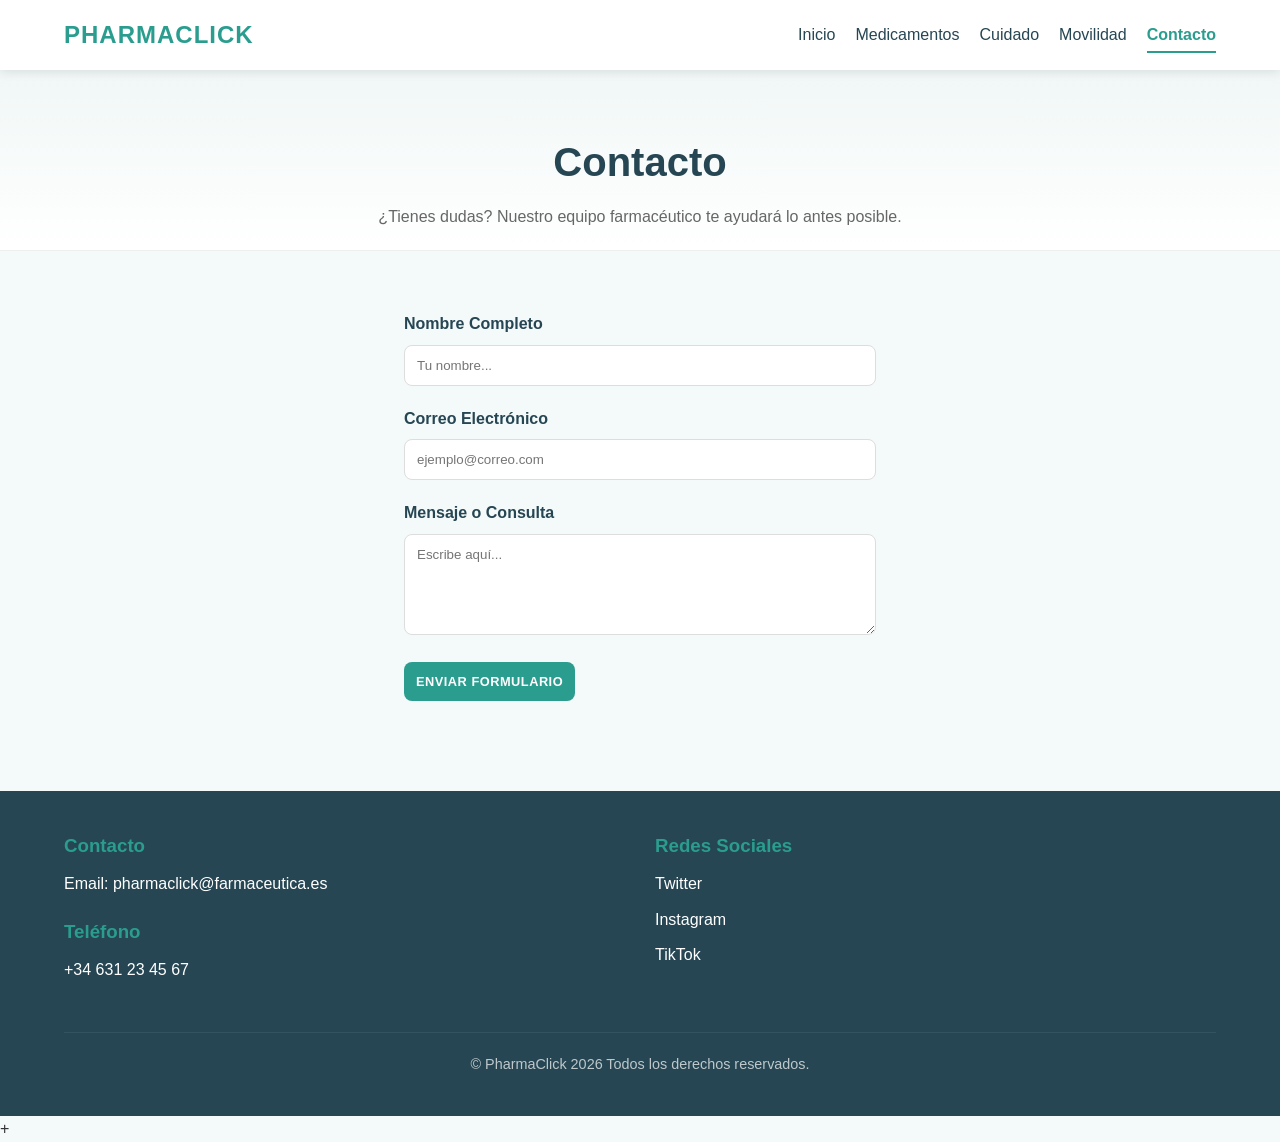
==== contacto.html @ 44ee5b8c "Primer commit" ====
<!DOCTYPE html>
<html lang="es">
  <head>
    <meta charset="UTF-8">
    <meta name="viewport" content="width=device-width, initial-scale=1.0">  <!--para que sea responsive-->

    <title>Contacto | Tu Salud Sin Esperas</title>

    <meta name="description" content="PharmaClick: tu farmacia online de confianza evita colas largas en tu farmacia"> <!--SEO-->
    <meta name="keywords" content="farmacia, salud">
    <meta name="author" content="Afia Zafar">

    <base href="./"> <!--es la base de las URL, que es la carpeta donde esta todo-->
    <link rel="icon" type="image/png" href="images/PharmaClick-logo.png">
    <link rel="stylesheet" href="CSS/reset.css">
    <link rel="stylesheet" href="CSS/styles.css">
  </head>

<body>
    <header role="banner">
        <div class="logo">
            <a href="index.html">PharmaClick</a>
        </div>
        
        <nav role="navigation" aria-label="Menú principal">
            <ul>
                <li><a href="index.html">Inicio</a></li>
                <li><a href="medicamentos.html">Medicamentos</a></li>
                <li><a href="cuidado.html">Cuidado</a></li>
                <li><a href="movilidad.html">Movilidad</a></li>
                <li><a href="contacto.html" class="active">Contacto</a></li>
            </ul>
        </nav>
    </header>

    <main role="main" id="main-content">
        <section class="page-header">
            <h1>Contacto</h1>
            <p>¿Tienes dudas? Nuestro equipo farmacéutico te ayudará lo antes posible.</p>
        </section>

        <section class="contacto-container">
            <form class="contacto-from" action="#">
                <div class="form-group">
                    <label for="nombre">Nombre Completo</label>
                    <input type="text" id="nombre" name="nombre" placeholder="Tu nombre..." required>
                </div>

                <div class="form-group">
                    <label for="email">Correo Electrónico</label>
                    <input type="email" id="email name="nombre" placeholder="ejemplo@correo.com" required>
                </div>

                <div class="form-group">
                    <label for="mensaje">Mensaje o Consulta</label>
                    <textarea type="text" id="mensaje" name="nombre" rows="5" placeholder="Escribe aquí..." required></textarea>
                </div>

                <button type="submit" class="btn-add">ENVIAR FORMULARIO</button>
            </form>
        </section>
    </main>

    <footer role="contentinfo">
        <div class="footer-grid">
            <section>
                <h3>Contacto</h3>
                <p>Email: pharmaclick@farmaceutica.es</p>

                <h3>Teléfono</h3>
                <p>+34 631 23 45 67</p>
            </section>
            <section>
                <h3>Redes Sociales</h3>
                <a href="https://twitter.com/..." aria-label="Twitter">Twitter</a>
                <a href="https://www.instagram.com/?hl=es" aria-label="Instagram">Instagram</a>
                <a href="https://www.tiktok.com/es-419/" aria-label="TikTok">TikTok</a>                
            </section>
        </div>
        <p class="copyright">&copy; PharmaClick 2026 Todos los derechos reservados.</p>
    </footer>

</body>
</html>







+
---- CSS/styles.css ----
:root {
    --primary: #2a9d8f;      /* Verde */
    --secondary: #264653;    /* Azul oscuro */
    --golden: #e9c46a;       /* Dorado suave */
    --light: #f4f9f9;        /* Fondo claro */
    --dark: #333;
    --white: #ffffff;
}

* {
    margin: 0;
    padding: 0;
    box-sizing: border-box;
}

body {
    font-family: 'Segoe UI', Tahoma, Geneva, Verdana, sans-serif;
    line-height: 1.6;
    color: var(--dark);
    background-color: var(--light);
}

/*HEADER Y NAVEGACION*/
header {
    background-color: var(--white);
    display: flex;
    justify-content: space-between;
    align-items: center;
    padding: 1rem 5%;
    box-shadow: 0 2px 10px rgba(0,0,0,0.1);
    position: sticky;   /*para que el nav siempre esté arriba*/
    top: 0;
    z-index: 1000;
}

/*nombre del logo*/
.logo a {
    font-size: 1.5rem;
    font-weight: bold;
    color: var(--primary);
    text-decoration: none;
    text-transform: uppercase;
    letter-spacing: 1px;
}

/*menu*/
nav ul {
    display: flex;
    list-style: none;
}

nav ul li {
    margin-left: 20px;
}

nav ul li a {
    text-decoration: none;
    color: var(--secondary);
    font-weight: 500;
    padding: 8px 0; /*epacio arriba y abajo del texto*/
    transition: color 0.3s;
    border-bottom: 2px solid transparent; /*línea por defecto */
}

nav ul li a:hover {
    color: var(--primary);
    border-bottom: 2px solid var(--primary); /*linea*/
}

nav ul li a.active {
    color: var(--primary);
    border-bottom: 2px solid var(--primary); /* Aquí aparece la línea */
    font-weight: bold;
}

/*PARTE PRINCIPAL*/
.hero {
    background: linear-gradient(135deg, var(--secondary) 0%, var(--primary) 100%);
    color: var(--white);
    padding: 100px 5%;
    text-align: center;
}

.hero h1 {
    font-size: 3rem;
    margin-bottom: 20px;
}

.hero p {
    font-size: 1.2rem;
    margin-bottom: 30px;
    opacity: 0.9;
}

.btn-cta {
    display: inline-block;
    background-color: rgba(255, 255, 255, 0.9);
    color: var(--secondary);
    padding: 12px 30px;
    text-decoration: none;
    border-radius: 50px;
    font-weight: bold;
    font-size: 1rem;
    text-transform: uppercase; 
    letter-spacing: 1px;
    border: 2px solid var(--white);
    transition: all 0.4s ease;
    box-shadow: 0 4px 15px rgba(0, 0, 0, 0.1);
}

.btn-cta:hover {
    background-color: transparent; 
    color: var(--white); 
    transform: scale(1.05);   
    box-shadow: 0 6px 20px rgba(255, 255, 255, 0.2);
}

/*INFO EXTRA*/
#mision , #funcion{
    padding: 60px 5%;
    max-width: 800px;
    margin: 0 auto;
    text-align: center;
}

#mision h2, #funcion h2 {
    color: var(--secondary);
    margin-bottom: 15px;
    font-size: 2rem;
}

/*LINEA BAJO TITULOS*/
#mision h2::after, #funcion h2::after {
    content: '';
    display: block;
    width: 50px;
    height: 3px;
    background-color: var(--primary);
    margin: 10px auto 0;
}

#mision p, #funcion ol p {
    font-size: 1rem;
    color: var(--dark);
    opacity: 0.8;
    margin-top: 15px;
}

#funcion ol {
    list-style: none; 
    padding: 0;
}

#funcion li {
    font-size: 1.3rem;
    color: var(--primary);
    margin-top: 30px;
    display: block;
}

/*SECCION DE CONFIANZA*/
#confianza {
    padding: 80px 5%;
    background-color: #f0f7f6;
    text-align: center;
}

.confianza-grid {
    display: grid;
    grid-template-columns: repeat(auto-fit, minmax(280px, 1fr));
    gap: 25px;
    margin-top: 40px;
    max-width: 1100px;
    margin-left: auto;
    margin-right: auto;
}

.confianza-card {
    background: var(--white);
    padding: 40px 25px;
    border-radius: 15px;
    box-shadow: 0 10px 30px rgba(0, 0, 0, 0.05);
    border-bottom: 5px solid var(--primary);
}

.confianza-card h3 {
    color: var(--secondary);
    margin-bottom: 15px;
}

/*SECCION FAQ*/
#faq {
    padding: 80px;
    max-width: 800px;
    margin: 0 auto;
}

.faq-container {
    margin-top: 40px;
    text-align: left;
}

.faq-item {
    margin-bottom: 30px;
    padding-bottom: 20px;
    border-bottom: 1px solid #eee;
}

.faq-item p {
    color: #555;
    line-height: 1.6;
}

/*TITULOS DE CONFIANZA Y FAQ*/
#confianza h2, #faq h2 {
    color: var(--secondary);
    font-size: 2rem;
    text-align: center;
}

/*FOOTER*/
footer {
    background-color: var(--secondary);
    color: var(--white);
    padding: 40px 5% 20px;
    margin-top: 50px;
}

.footer-grid {
    display: grid;
    grid-template-columns: repeat(auto-fit, minmax(200px, 1fr));
    gap: 30px;
    margin-bottom: 30px;
}

footer h3 {
    margin-bottom: 10px;
    color: var(--primary);
}

footer p {
    margin-bottom: 20px;
}

footer a {
    display: block;
    color: var(--white);
    text-decoration: none;
    margin-bottom: 10px;
}

.copyright {
    text-align: center;
    border-top: 1px solid rgba(255,255,255,0.1);
    padding-top: 20px;
    font-size: 0.9rem;
    opacity: 0.7;
}

/*PARA EL RESPONSIVE*/
@media (max-width: 768px) {
    header {
        flex-direction: column;
    }
    
    nav ul {
        margin-top: 15px;
    }
    
    nav ul li {
        margin: 0 10px;
    }
    
    .hero h1 {
        font-size: 2rem;
    }
}


/*-------------------------------------------------------------*/

/*MEDICAMENTOS, CUIDADO Y MOVILIDAD*/
.page-header {
    background: linear-gradient(to bottom, #f0f7f6 0%, var(--white) 100%);
    padding: 60px 5% 20px;
    text-align: center;
    border-bottom: 1px solid #eee;
    margin-bottom: 20px;
}

.page-header h1 {
    color: var(--secondary);
    font-size: 2.5rem;
    margin-bottom: 10px;
    font-weight: bold;
}

.page-header p {
    color: #666;
    max-width: 600px;
    margin: 0 auto;
}

.search-container {
    margin-top: 30px;
    display: flex;
    justify-content: center;
    max-width: 500px;
    margin-left: auto;
    margin-right: auto;
    box-shadow: 0 4px 15px rgba(0,0,0,0.05);
    border-radius: 50px;
    overflow: hidden; /* Para que las esquinas del input sigan la forma del contenedor */
}

.search-container input {
    flex: 1;
    padding: 15px 20px;
    border: 1px solid #ddd;
    border-right: none;
    outline: none;
    font-size: 1rem;
}

.btn-search {
    background-color: var(--primary);
    color: white;
    border: none;
    padding: 0 25px;
    cursor: pointer;
    font-weight: bold;
    transition: background 0.3s;
}

.btn-search:hover {
    background-color: var(--secondary);
}

.product-grid {
    display: grid;
    grid-template-columns: repeat(3, 1fr);  /*crea 3 columnas*/
    gap: 20px;
    padding: 40px;
    max-width: 1200px;
    margin: 0 auto;
}

.product-card {
    background-color: white;
    border-radius: 12px;
    padding: 20px;
    text-align: center;
    border: 1px solid #eee;

    display: flex;
    flex-direction: column;
    align-items: center;
    height: 100%;

}

.product-card:hover {
    transform: translateY(-5px);
    box-shadow: 0 8px 20px rgba(0, 0, 0, 0.1);
}

/*IMAGENES*/
.product-image img {
    max-width: 100%;
    height: 150px;
    object-fit: contain;
    margin-bottom: 15px;
}

.product-descr {
    font-size: 0.9rem;
    color: #666;
    margin-bottom: 15px;
    line-height: 1.4;

    flex-grow: 1;
}

.product-price {
    font-size: 1.25rem;
    color: var(--primary);
    margin-bottom: 20px;
}

.btn-add {
    background-color: var(--primary);
    color: white;
    border: none;
    padding: 12px;
    border-radius: 8px;
    font-weight: bold;
    cursor: pointer;
    transition: background 0.3s ease;

    letter-spacing: 0.5px;
    text-transform: uppercase;
    font-size: 0.8rem;
}

.btn-add:active {
    transform: scale(0.95);
}

.btn-add:hover {
    background-color: var(--secondary);
}

/* --- RESPONSIVE (Móvil y Tablet) --- */

/* En tablets: de 3 columnas pasamos a 2 */
@media (max-width: 950px) {
    .product-grid {
        grid-template-columns: repeat(2, 1fr);
    }
}

/* En móviles: 1 sola columna para que se vea grande */
@media (max-width: 600px) {
    .product-grid {
        grid-template-columns: 1fr;
        padding: 30px 20px;
    }
    
    .product-card:hover {
        /* En móvil mejor que no suba tanto para no tapar otros elementos */
        transform: translateY(-5px);
    }
}


/*-------------------------------------------------------------*/

/*CONTACTO*/
.contacto-container {
    padding: 40px 5%;
    max-width: 600px;
    margin: 0 auto;
}

.form-group {
    margin-bottom: 20px;
    text-align: left;
}

.form-group label {
    display: block;
    margin-bottom: 8px;
    font-weight: bold;
    color: var(--secondary);
}

.form-group input, .form-group textarea {
    width: 100%;
    padding: 12px;
    border: 1px solid #ddd;
    border-radius: 8px;
    font-family: inherit;
}
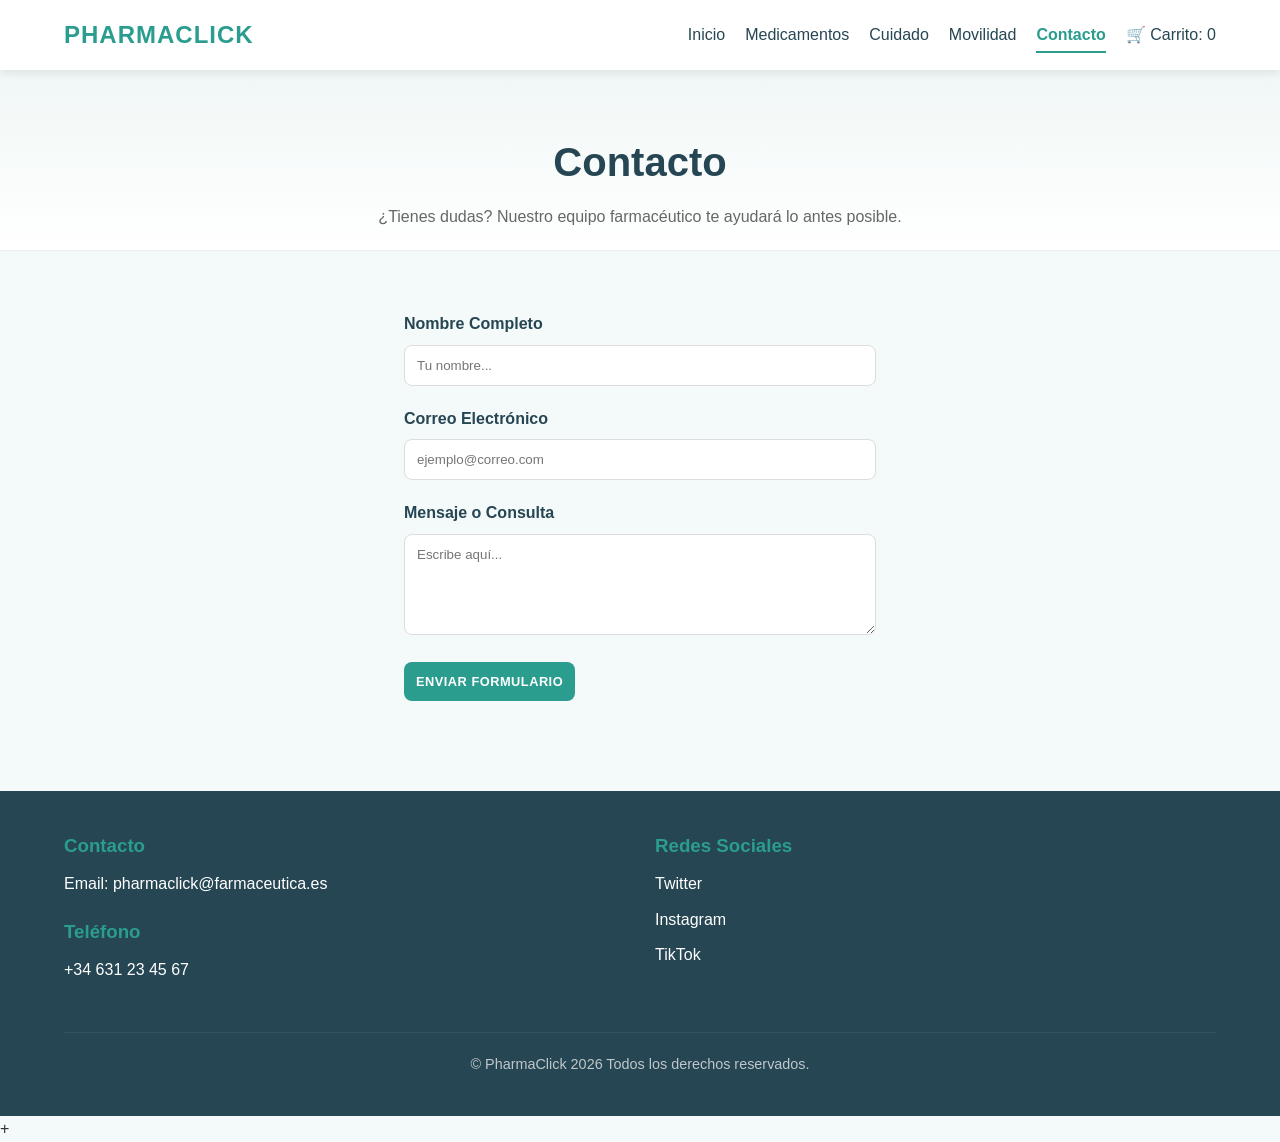
==== commit 872d9c3a: "Casi completo" ====
--- a/contacto.html
+++ b/contacto.html
@@ -29,6 +29,7 @@
                 <li><a href="cuidado.html">Cuidado</a></li>
                 <li><a href="movilidad.html">Movilidad</a></li>
                 <li><a href="contacto.html" class="active">Contacto</a></li>
+                <li><a href="ticket.html">🛒 Carrito: <span id="cart-count">0</span></a></li>
             </ul>
         </nav>
     </header>
@@ -48,7 +49,7 @@
 
                 <div class="form-group">
                     <label for="email">Correo Electrónico</label>
-                    <input type="email" id="email name="nombre" placeholder="ejemplo@correo.com" required>
+                    <input type="email" id="email name="email" placeholder="ejemplo@correo.com" required>
                 </div>
 
                 <div class="form-group">
@@ -80,6 +81,8 @@
         <p class="copyright">&copy; PharmaClick 2026 Todos los derechos reservados.</p>
     </footer>
 
+    <script src="JS/script.js"></script>
+    
 </body>
 </html>
 
--- a/CSS/styles.css
+++ b/CSS/styles.css
@@ -1,3 +1,10 @@
+/*EFECTOS ANIMACION PARA Q DESLICE*/
+
+html {
+    scroll-behavior: smooth;
+}
+
+
 :root {
     --primary: #2a9d8f;      /* Verde */
     --secondary: #264653;    /* Azul oscuro */
@@ -395,7 +402,7 @@
     border-radius: 8px;
     font-weight: bold;
     cursor: pointer;
-    transition: background 0.3s ease;
+    transition: all 0.3s ease;
 
     letter-spacing: 0.5px;
     text-transform: uppercase;
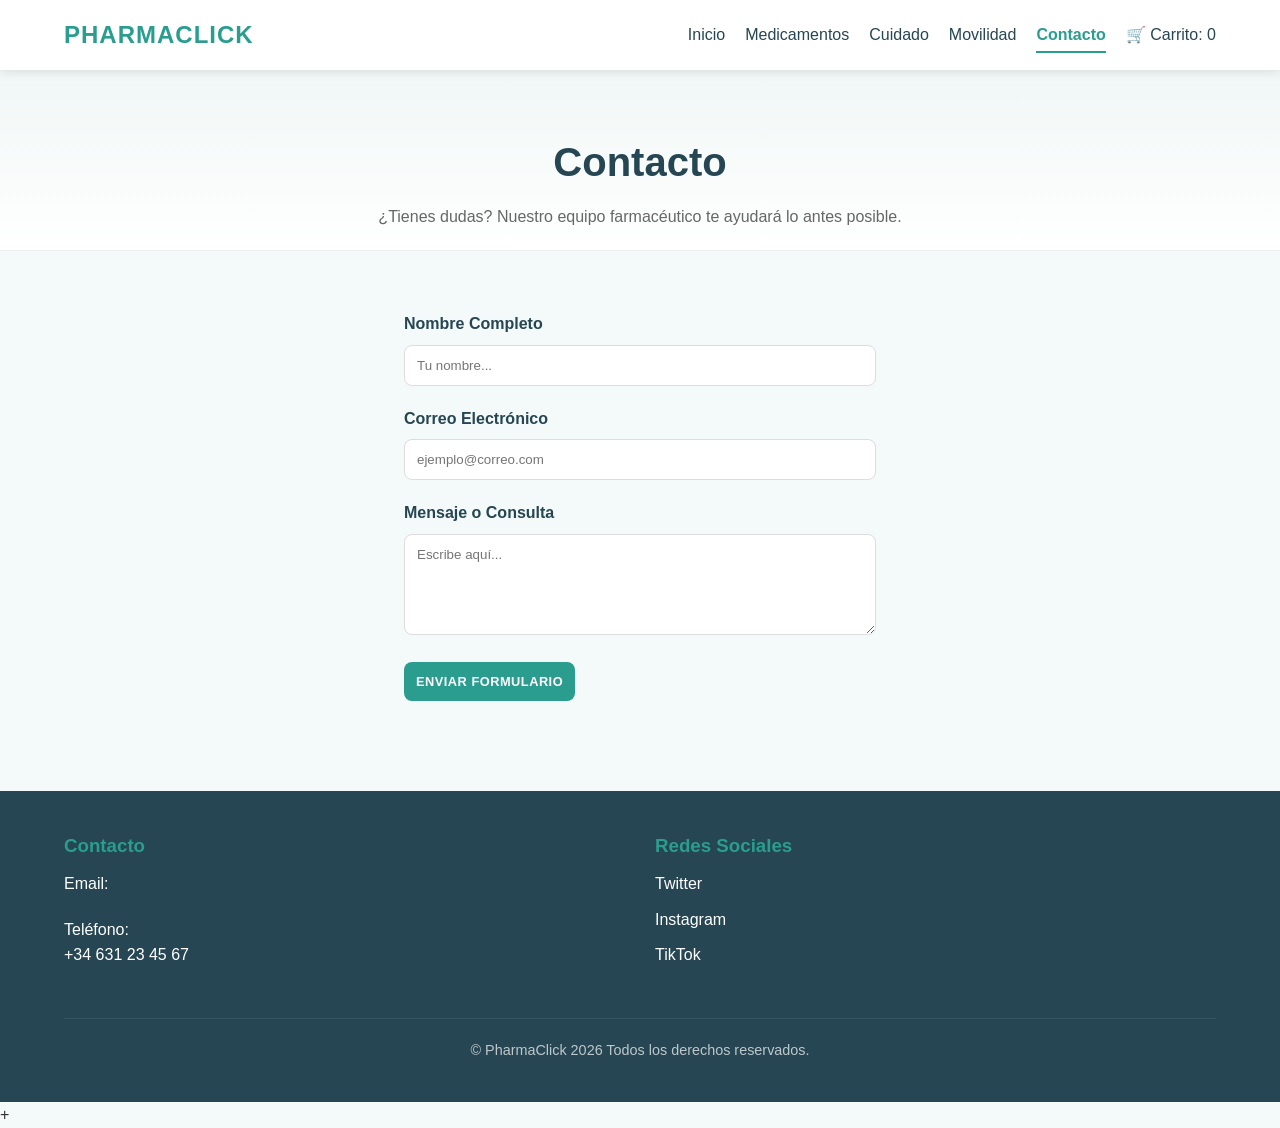
==== commit 722b5259: "Casi finalizado, falta revisar todo los codigos" ====
--- a/contacto.html
+++ b/contacto.html
@@ -35,13 +35,13 @@
     </header>
 
     <main role="main" id="main-content">
-        <section class="page-header">
-            <h1>Contacto</h1>
+        <section class="page-header" aria-labelledby="titulo-contacto">
+            <h1 id="titulo-contacto">Contacto</h1>
             <p>¿Tienes dudas? Nuestro equipo farmacéutico te ayudará lo antes posible.</p>
         </section>
 
         <section class="contacto-container">
-            <form class="contacto-from" action="#">
+            <form class="contacto-from" action="#" method="POST">
                 <div class="form-group">
                     <label for="nombre">Nombre Completo</label>
                     <input type="text" id="nombre" name="nombre" placeholder="Tu nombre..." required>
@@ -49,12 +49,12 @@
 
                 <div class="form-group">
                     <label for="email">Correo Electrónico</label>
-                    <input type="email" id="email name="email" placeholder="ejemplo@correo.com" required>
+                    <input type="email" id="email" name="email" placeholder="ejemplo@correo.com" required>
                 </div>
 
                 <div class="form-group">
                     <label for="mensaje">Mensaje o Consulta</label>
-                    <textarea type="text" id="mensaje" name="nombre" rows="5" placeholder="Escribe aquí..." required></textarea>
+                    <textarea id="mensaje" name="mensaje" rows="5" placeholder="Escribe aquí..." required></textarea>
                 </div>
 
                 <button type="submit" class="btn-add">ENVIAR FORMULARIO</button>
@@ -66,20 +66,20 @@
         <div class="footer-grid">
             <section>
                 <h3>Contacto</h3>
-                <p>Email: pharmaclick@farmaceutica.es</p>
+                <p>Email: <a href="mailto:pharmaclick@farmaceutica.es>pharmaclick@farmaceutica.es"></a></p>
 
-                <h3>Teléfono</h3>
-                <p>+34 631 23 45 67</p>
+                <p>Teléfono: <a href="tel:+34631234567">+34 631 23 45 67</a></p>
             </section>
             <section>
                 <h3>Redes Sociales</h3>
-                <a href="https://twitter.com/..." aria-label="Twitter">Twitter</a>
-                <a href="https://www.instagram.com/?hl=es" aria-label="Instagram">Instagram</a>
-                <a href="https://www.tiktok.com/es-419/" aria-label="TikTok">TikTok</a>                
+                <a href="https://twitter.com/..." target="_blank" rel="noopener noreferrer" aria-label="Twitter">Twitter</a>
+                <a href="https://www.instagram.com/?hl=es" target="_blank" rel="noopener noreferrer" aria-label="Instagram">Instagram</a>
+                <a href="https://www.tiktok.com/es-419/" target="_blank" rel="noopener noreferrer" aria-label="TikTok">TikTok</a>                
             </section>
         </div>
         <p class="copyright">&copy; PharmaClick 2026 Todos los derechos reservados.</p>
     </footer>
+
 
     <script src="JS/script.js"></script>
     
--- a/CSS/styles.css
+++ b/CSS/styles.css
@@ -1,10 +1,4 @@
-/*EFECTOS ANIMACION PARA Q DESLICE*/
-
-html {
-    scroll-behavior: smooth;
-}
-
-
+/* == VARIABLES Y RESET == */
 :root {
     --primary: #2a9d8f;      /* Verde */
     --secondary: #264653;    /* Azul oscuro */
@@ -12,12 +6,18 @@
     --light: #f4f9f9;        /* Fondo claro */
     --dark: #333;
     --white: #ffffff;
+    --red: #e63946;
 }
 
 * {
     margin: 0;
     padding: 0;
     box-sizing: border-box;
+}
+
+/*EFECTOS ANIMACION PARA Q DESLICE*/
+html {
+    scroll-behavior: smooth;
 }
 
 body {
@@ -27,60 +27,7 @@
     background-color: var(--light);
 }
 
-/*HEADER Y NAVEGACION*/
-header {
-    background-color: var(--white);
-    display: flex;
-    justify-content: space-between;
-    align-items: center;
-    padding: 1rem 5%;
-    box-shadow: 0 2px 10px rgba(0,0,0,0.1);
-    position: sticky;   /*para que el nav siempre esté arriba*/
-    top: 0;
-    z-index: 1000;
-}
-
-/*nombre del logo*/
-.logo a {
-    font-size: 1.5rem;
-    font-weight: bold;
-    color: var(--primary);
-    text-decoration: none;
-    text-transform: uppercase;
-    letter-spacing: 1px;
-}
-
-/*menu*/
-nav ul {
-    display: flex;
-    list-style: none;
-}
-
-nav ul li {
-    margin-left: 20px;
-}
-
-nav ul li a {
-    text-decoration: none;
-    color: var(--secondary);
-    font-weight: 500;
-    padding: 8px 0; /*epacio arriba y abajo del texto*/
-    transition: color 0.3s;
-    border-bottom: 2px solid transparent; /*línea por defecto */
-}
-
-nav ul li a:hover {
-    color: var(--primary);
-    border-bottom: 2px solid var(--primary); /*linea*/
-}
-
-nav ul li a.active {
-    color: var(--primary);
-    border-bottom: 2px solid var(--primary); /* Aquí aparece la línea */
-    font-weight: bold;
-}
-
-/*PARTE PRINCIPAL*/
+/* == (INDEX) PARTE PRINCIPAL == */
 .hero {
     background: linear-gradient(135deg, var(--secondary) 0%, var(--primary) 100%);
     color: var(--white);
@@ -225,74 +172,139 @@
     text-align: center;
 }
 
-/*FOOTER*/
-footer {
-    background-color: var(--secondary);
-    color: var(--white);
-    padding: 40px 5% 20px;
-    margin-top: 50px;
-}
-
-.footer-grid {
-    display: grid;
-    grid-template-columns: repeat(auto-fit, minmax(200px, 1fr));
-    gap: 30px;
-    margin-bottom: 30px;
-}
-
-footer h3 {
-    margin-bottom: 10px;
-    color: var(--primary);
-}
-
-footer p {
-    margin-bottom: 20px;
-}
-
-footer a {
-    display: block;
-    color: var(--white);
+/* == HEADER Y NAVEGACION == */
+header {
+    background-color: var(--white);
+    display: flex;
+    justify-content: space-between;
+    align-items: center;
+    padding: 1rem 5%;
+    box-shadow: 0 2px 10px rgba(0,0,0,0.1);
+    position: sticky;   /*para que el nav siempre esté arriba*/
+    top: 0;
+    z-index: 1000;
+}
+
+/*NOMBRE DEL LOGO*/
+.logo a {
+    font-size: 1.5rem;
+    font-weight: bold;
+    color: var(--primary);
     text-decoration: none;
-    margin-bottom: 10px;
-}
-
-.copyright {
-    text-align: center;
-    border-top: 1px solid rgba(255,255,255,0.1);
-    padding-top: 20px;
-    font-size: 0.9rem;
-    opacity: 0.7;
-}
-
-/*PARA EL RESPONSIVE*/
-@media (max-width: 768px) {
-    header {
-        flex-direction: column;
-    }
-    
-    nav ul {
-        margin-top: 15px;
-    }
-    
-    nav ul li {
-        margin: 0 10px;
-    }
-    
-    .hero h1 {
-        font-size: 2rem;
-    }
-}
-
-
-/*-------------------------------------------------------------*/
-
-/*MEDICAMENTOS, CUIDADO Y MOVILIDAD*/
+    text-transform: uppercase;
+    letter-spacing: 1px;
+}
+
+/*MENU*/
+nav ul {
+    display: flex;
+    list-style: none;
+}
+
+nav ul li {
+    margin-left: 20px;
+}
+
+nav ul li a {
+    text-decoration: none;
+    color: var(--secondary);
+    font-weight: 500;
+    padding: 8px 0; /*epacio arriba y abajo del texto*/
+    transition: color 0.3s;
+    border-bottom: 2px solid transparent; /*línea por defecto */
+}
+
+nav ul li a:hover {
+    color: var(--primary);
+    border-bottom: 2px solid var(--primary); /*linea*/
+}
+
+nav ul li a.active {
+    color: var(--primary);
+    border-bottom: 2px solid var(--primary); /*linea*/
+    font-weight: bold;
+}
+
+/* == CATALOGO DE TODOS PRODUCTOS == */
 .page-header {
     background: linear-gradient(to bottom, #f0f7f6 0%, var(--white) 100%);
     padding: 60px 5% 20px;
     text-align: center;
     border-bottom: 1px solid #eee;
     margin-bottom: 20px;
+}
+
+.product-grid {
+    display: grid;
+    grid-template-columns: repeat(3, 1fr);  /*crea 3 columnas*/
+    gap: 20px;
+    padding: 40px;
+    max-width: 1200px;
+    margin: 0 auto;
+}
+
+.product-card {
+    background-color: white;
+    border-radius: 12px;
+    padding: 20px;
+    text-align: center;
+    border: 1px solid #eee;
+
+    display: flex;
+    flex-direction: column;
+    align-items: center;
+    height: 100%;
+
+}
+
+.product-card:hover {
+    transform: translateY(-5px);
+    box-shadow: 0 8px 20px rgba(0, 0, 0, 0.1);
+}
+
+.product-image img {
+    max-width: 100%;
+    height: 150px;
+    object-fit: contain;
+    margin-bottom: 15px;
+}
+
+.btn-add {
+    background-color: var(--primary);
+    color: white;
+    border: none;
+    padding: 12px;
+    border-radius: 8px;
+    font-weight: bold;
+    cursor: pointer;
+    transition: all 0.3s ease;
+
+    letter-spacing: 0.5px;
+    text-transform: uppercase;
+    font-size: 0.8rem;
+}
+
+.btn-add:hover {
+    background-color: var(--secondary);
+}
+
+.btn-add:active {
+    transform: scale(0.95);
+}
+
+.product-price {
+    font-size: 1.25rem;
+    color: var(--primary);
+    margin-bottom: 20px;
+}
+
+.product-descr {
+    font-size: 0.9rem;
+    color: #666;
+    margin-bottom: 15px;
+    line-height: 1.4;
+
+    flex-grow: 1;
 }
 
 .page-header h1 {
@@ -343,106 +355,7 @@
     background-color: var(--secondary);
 }
 
-.product-grid {
-    display: grid;
-    grid-template-columns: repeat(3, 1fr);  /*crea 3 columnas*/
-    gap: 20px;
-    padding: 40px;
-    max-width: 1200px;
-    margin: 0 auto;
-}
-
-.product-card {
-    background-color: white;
-    border-radius: 12px;
-    padding: 20px;
-    text-align: center;
-    border: 1px solid #eee;
-
-    display: flex;
-    flex-direction: column;
-    align-items: center;
-    height: 100%;
-
-}
-
-.product-card:hover {
-    transform: translateY(-5px);
-    box-shadow: 0 8px 20px rgba(0, 0, 0, 0.1);
-}
-
-/*IMAGENES*/
-.product-image img {
-    max-width: 100%;
-    height: 150px;
-    object-fit: contain;
-    margin-bottom: 15px;
-}
-
-.product-descr {
-    font-size: 0.9rem;
-    color: #666;
-    margin-bottom: 15px;
-    line-height: 1.4;
-
-    flex-grow: 1;
-}
-
-.product-price {
-    font-size: 1.25rem;
-    color: var(--primary);
-    margin-bottom: 20px;
-}
-
-.btn-add {
-    background-color: var(--primary);
-    color: white;
-    border: none;
-    padding: 12px;
-    border-radius: 8px;
-    font-weight: bold;
-    cursor: pointer;
-    transition: all 0.3s ease;
-
-    letter-spacing: 0.5px;
-    text-transform: uppercase;
-    font-size: 0.8rem;
-}
-
-.btn-add:active {
-    transform: scale(0.95);
-}
-
-.btn-add:hover {
-    background-color: var(--secondary);
-}
-
-/* --- RESPONSIVE (Móvil y Tablet) --- */
-
-/* En tablets: de 3 columnas pasamos a 2 */
-@media (max-width: 950px) {
-    .product-grid {
-        grid-template-columns: repeat(2, 1fr);
-    }
-}
-
-/* En móviles: 1 sola columna para que se vea grande */
-@media (max-width: 600px) {
-    .product-grid {
-        grid-template-columns: 1fr;
-        padding: 30px 20px;
-    }
-    
-    .product-card:hover {
-        /* En móvil mejor que no suba tanto para no tapar otros elementos */
-        transform: translateY(-5px);
-    }
-}
-
-
-/*-------------------------------------------------------------*/
-
-/*CONTACTO*/
+/* == CONTACTO.HTML == */
 .contacto-container {
     padding: 40px 5%;
     max-width: 600px;
@@ -469,5 +382,205 @@
     font-family: inherit;
 }
 
-
-
+/* == CARRITO (TUS ESTILOS ORIGINALES CENTRADOS) == */
+.cart-container {
+    max-width: 600px;
+    margin: 30px auto; /* Esto centra la caja blanca en la pantalla */
+    padding: 20px;
+    background: var(--white);
+    border-radius: 10px;
+    box-shadow: 0 4px 10px rgba(0,0,0,0.05);
+    
+    /* Añadimos esto para que lo de dentro también se centre */
+    display: flex;
+    flex-direction: column;
+    align-items: center; 
+    text-align: center;
+}
+
+/* Esta es la clave para tus botones de abajo */
+.cart-buttons {
+    display: flex;
+    justify-content: center; /* Centra los botones horizontalmente */
+    gap: 15px;
+    margin-top: 20px;
+    margin-bottom: 25px;
+    width: 100%;
+}
+
+.btn-empty {
+    background: var(--red);
+    color: white;
+    border: none;
+    padding: 10px 20px;
+    border-radius: 8px;
+    cursor: pointer;
+    font-weight: bold;
+}
+
+.recipe-zone {
+    background: #f0fdfa;
+    padding: 15px;
+    border-radius: 10px;
+    margin: 20px auto;
+    max-width: 600px;
+    text-align: center;
+}
+
+.cart-total-section {
+    width: 100%;
+    max-width: 600px;
+    margin: 20px auto;
+    padding: 20px;
+    border-top: 2px solid var(--primary);
+    text-align: center; /* Centra el texto del total */
+}
+
+.cart-back {
+    text-align: center;
+    margin-bottom: 20px;
+}
+
+.cart-back a {
+    color: var(--primary);
+    text-decoration: none;
+    font-weight: bold;
+}
+
+.cart-back a:hover {
+    text-decoration: underline;
+}
+
+/* == TICKET FINAL Y MODAL == */
+.modal-overlay {
+    display: none; 
+    position: fixed;
+    top: 0; left: 0;
+    width: 100%; height: 100%;
+    background: rgba(0,0,0,0.85);
+    z-index: 2000;
+    align-items: center;
+    justify-content: center;
+    backdrop-filter: blur(4px);
+}
+
+.ticket-paper {
+    background: white;
+    width: 90%;
+    max-width: 380px;
+    padding: 30px;
+    border-radius: 2px;
+    font-family: 'Courier New', Courier, monospace;
+    color: #333;
+    border-top: 10px solid var(--primary);
+}
+
+.recipe-warning {
+    color: #d00000;
+    font-weight: bold;
+    text-align: center;
+    padding: 10px;
+    border: 2px solid #d00000;
+    margin: 15px 0;
+}
+
+.ticket-code {
+    text-align: center;
+    font-size: 1.5rem;
+    font-weight: bold;
+    background: #f8f8f8;
+    padding: 15px;
+    margin: 15px 0;
+}
+
+.modal-buttons {
+    display: flex;
+    gap: 10px;
+    margin-top: 20px;
+}
+
+.btn-print {
+    flex: 1;
+    background: var(--primary);
+    color: white;
+    padding: 12px;
+    border: none;
+    border-radius: 5px;
+    cursor: pointer;
+}
+
+.btn-close {
+    flex: 1;
+    background: #444;
+    color: white;
+    padding: 12px;
+    border: none;
+    border-radius: 5px;
+    cursor: pointer;
+}
+
+/* == FOOTER == */
+footer {
+    background-color: var(--secondary);
+    color: var(--white);
+    padding: 40px 5% 20px;
+    margin-top: 50px;
+}
+
+.footer-grid {
+    display: grid;
+    grid-template-columns: repeat(auto-fit, minmax(200px, 1fr));
+    gap: 30px;
+    margin-bottom: 30px;
+}
+
+footer h3 {
+    margin-bottom: 10px;
+    color: var(--primary);
+}
+
+footer p {
+    margin-bottom: 20px;
+}
+
+footer a {
+    display: block;
+    color: var(--white);
+    text-decoration: none;
+    margin-bottom: 10px;
+}
+
+.copyright {
+    text-align: center;
+    border-top: 1px solid rgba(255,255,255,0.1);
+    padding-top: 20px;
+    font-size: 0.9rem;
+    opacity: 0.7;
+}
+
+/* == DISEÑO RESPONSIVE == */
+@media print {
+    body * { visibility: hidden; }
+    #ticket-imprimir, #ticket-imprimir * { visibility: visible; }
+    #ticket-imprimir { position: absolute; left: 0; top: 0; width: 100%; }
+    .modal-buttons { display: none; }
+}
+
+@media (max-width: 900px) {
+    .product-grid { grid-template-columns: repeat(2, 1fr); }
+}
+
+@media (max-width: 600px) {
+    .product-grid { grid-template-columns: 1fr; }
+    .footer-grid { grid-template-columns: 1fr; }
+}
+
+@media (max-width: 768px) {
+    header nav ul {
+        flex-direction: column;
+        align-items: center;
+        gap: 10px;
+        padding: 10px 0;
+    }
+}
+
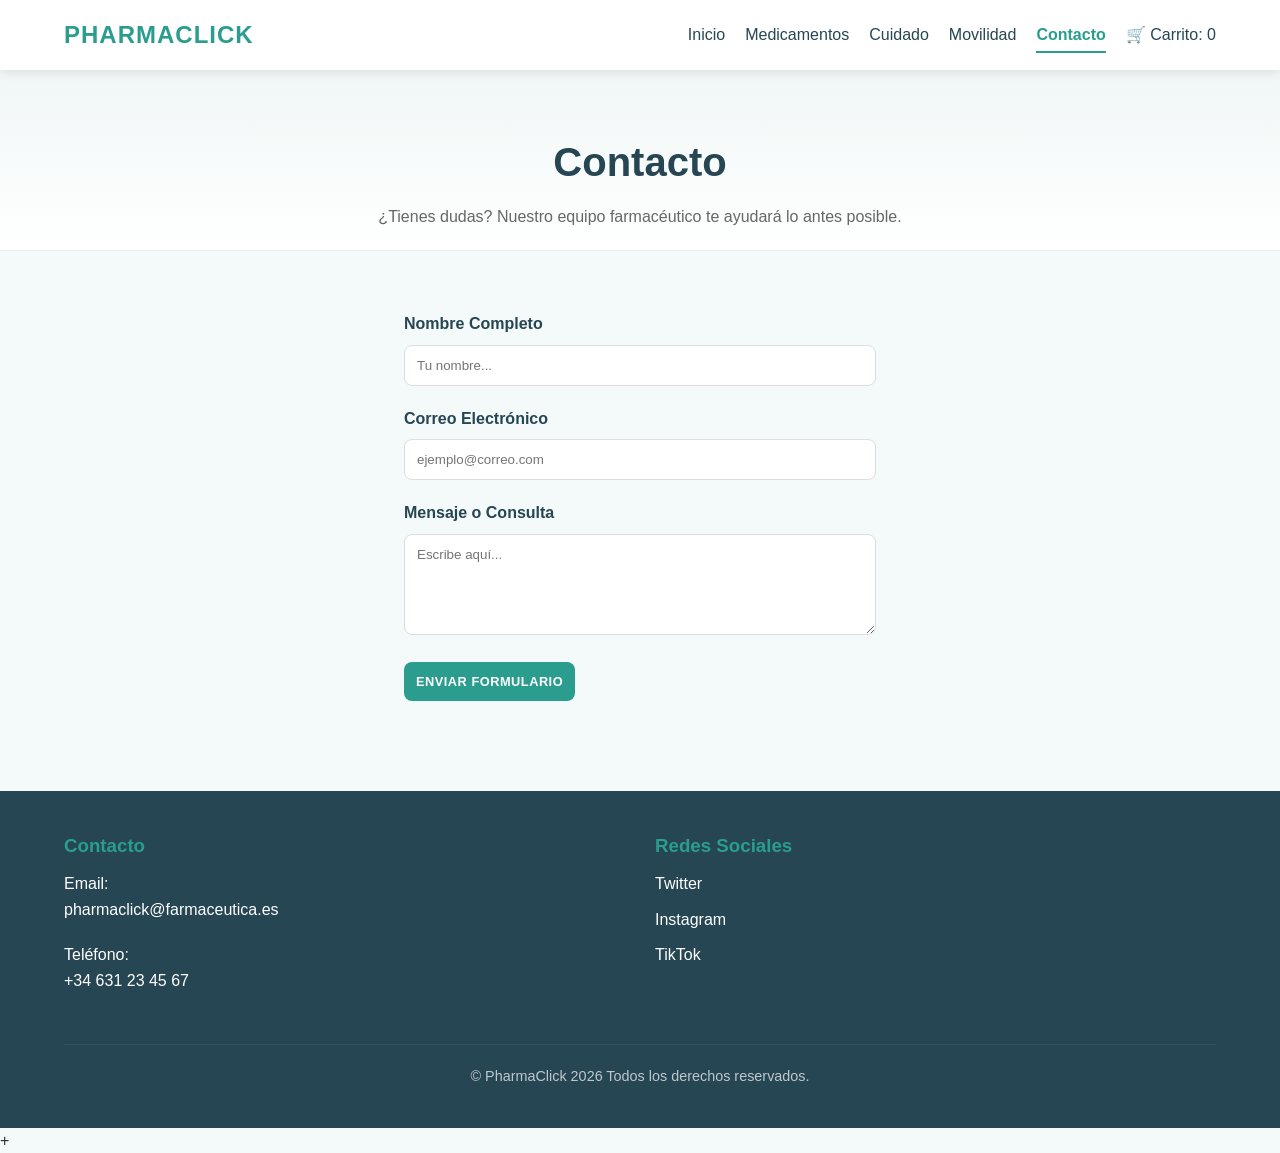
==== commit 28b59741: "Commit final" ====
--- a/contacto.html
+++ b/contacto.html
@@ -41,7 +41,7 @@
         </section>
 
         <section class="contacto-container">
-            <form class="contacto-from" action="#" method="POST">
+            <form class="contacto-form" action="#" method="POST">
                 <div class="form-group">
                     <label for="nombre">Nombre Completo</label>
                     <input type="text" id="nombre" name="nombre" placeholder="Tu nombre..." required>
@@ -66,7 +66,7 @@
         <div class="footer-grid">
             <section>
                 <h3>Contacto</h3>
-                <p>Email: <a href="mailto:pharmaclick@farmaceutica.es>pharmaclick@farmaceutica.es"></a></p>
+                <p>Email: <a href="mailto:pharmaclick@farmaceutica.es">pharmaclick@farmaceutica.es</a></p>
 
                 <p>Teléfono: <a href="tel:+34631234567">+34 631 23 45 67</a></p>
             </section>
--- a/CSS/styles.css
+++ b/CSS/styles.css
@@ -457,7 +457,7 @@
     position: fixed;
     top: 0; left: 0;
     width: 100%; height: 100%;
-    background: rgba(0,0,0,0.85);
+    /*background: rgba(0,0,0,0.85);*/
     z-index: 2000;
     align-items: center;
     justify-content: center;
@@ -475,6 +475,7 @@
     border-top: 10px solid var(--primary);
 }
 
+/*
 .recipe-warning {
     color: #d00000;
     font-weight: bold;
@@ -483,6 +484,7 @@
     border: 2px solid #d00000;
     margin: 15px 0;
 }
+    */
 
 .ticket-code {
     text-align: center;
